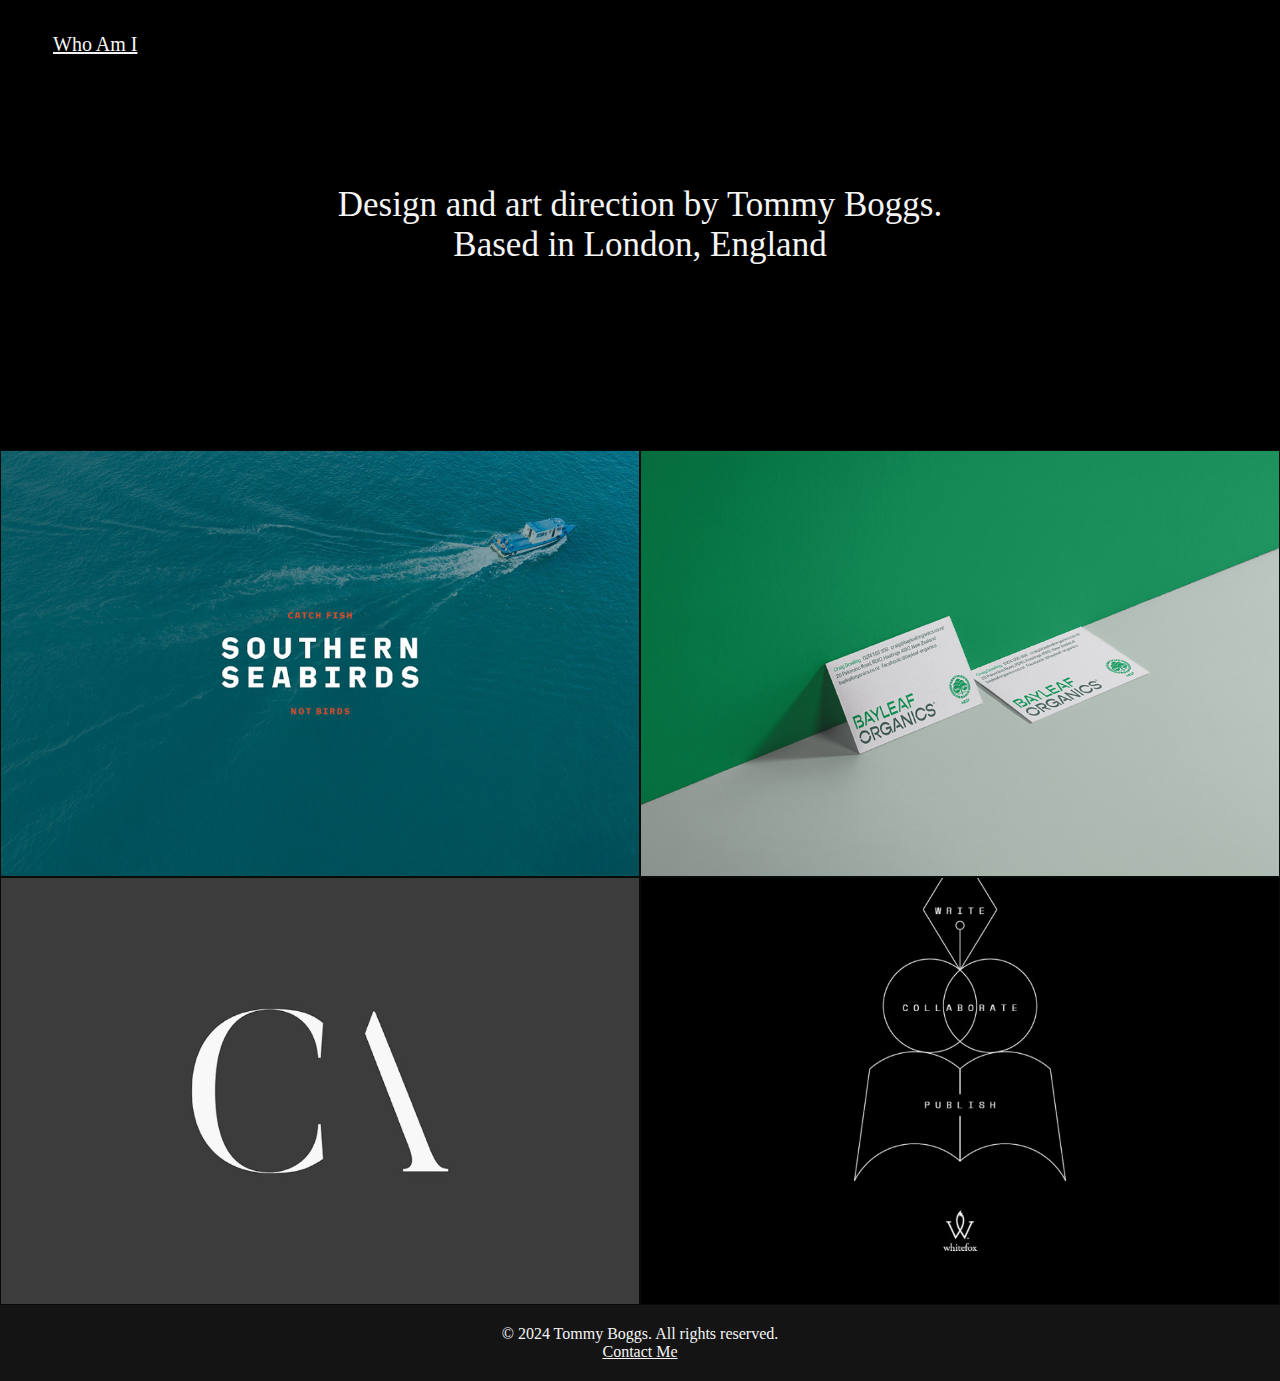
==== AnaSayfa.html @ 1fb8f8af "Portfolio" ====
<html>
    <head>
        <title>My Portfolio</title>
        <link rel="icon" type="image/x-icon" href="favicon.ico">
        <link rel="stylesheet" href="styles.css">
    </head>
  
    <body class="anabody">
        <header>
            <div class="giris">
                <table height="50%" width="100%" class="anatable" >         
                  <tr>                    
                    <td class="anatd">
                        <div class="aciklama">
                          <p> Design and art direction by Tommy Boggs.</p>
                          <p> Based in London, England</p>
                       </div>
                    </td>
                  </tr>
                  <div class="sekmeler">
                    <a href="Hakkimizda.html">Who Am I</a>                
                 </div>
    
                    
                </table> 
            </div>
        </header>    
        <div class="resimler1">
            <table width="100%" class="anaresimler">
                <tr>
                    <td>
                        <img src="sea1.png" class="resim" class="resim1">
                    </td>
                    <td>
                        <img src="card1.png" class="resim" class="resim2">
                    </td>
                </tr>
                <tr>
                    <td>
                        <img src="ca1.png" class="resim" class="resim1">
                    </td>
                    <td>
                        <img src="tab2.png" class="resim" class="resim2">
                    </td>
                </tr>
            </table>
            <table width="100%" class="digerresimler">
                <tr>
                    <td>
                        <img src="sea2.png" class="resim" class="resim1">
                    </td>
                    <td>
                        <img src="card2.png" class="resim" class="resim2">
                    </td>
                </tr>
                <tr>
                    <td>
                        <img src="ca2.png" class="resim" class="resim1">
                    </td>
                    <td>
                        <img src="tab1.png" class="resim" class="resim2">
                    </td>
                </tr>
            </table>
        </div>
        <footer>
            <div class="footer">
                <p>&copy; 2024 Tommy Boggs. All rights reserved.</p>
                <a href="iletisim.html">Contact Me</a>
            </div>
        </footer>
        
     </body>

</html>
---- styles.css ----
*{
    margin: 0;
    box-sizing: border-box;
    color: whitesmoke;
}

body {
    margin: 0; 
}

.anatable {
    width: 100%; 
    border-collapse: collapse; 
}

.anatd {
    text-align: center; 
    vertical-align: middle; 
    height: 100px; 
}

.giris {
    background-color: black;
    font-family:'Times New Roman', Times, serif;
    
}

.aciklama {

    font-size: 35px;
    margin: 0;
}

.sekmeler{
    text-align: left;
    vertical-align: top;
    margin-left: 20px;
    padding: 23px;
    font-size: 20px;
    transition: opacity 0.5s ease;
}

.sekmeler :hover{
    opacity: 0.5;
}

.aciklama2 {
    
    font-size: 20px;
    width: 50%; 
    margin: 0 auto; 
    padding: 20px;
    
}

.giris2 {
    background-color: black;
    font-family:'Times New Roman', Times, serif;
    
}

.haktable {
    width: 100%; 
    border-collapse: collapse; 
}

.haktd {
    text-align: center; 
    vertical-align: middle; 
    height: 100px; 
}

.sekmeler {
    position: absolute;
    top: 10px; 
    left: 10px;
}

footer {
    background-color: #141414; 
    color: white; 
    text-align: center;
    padding: 20px 0;
    position: relative;
    width: 100%;
    bottom: 0;
}

.resim {
    max-width: 100%; 
    height: auto; 
    display: block; 
    margin: 0 auto; 
    box-sizing: border-box;
    border: none;
    width: 100%;
    height: 100%;
    transition: opacity 0.5s ease;
}

.anaresimler{
    width: 100%;
    border-collapse: collapse;
}

.anabody{
    background-color: #060c09;
}

.resimler {
    position: relative; 
    width: 960px; 
    height: 640px; 
}

.digerresimler {
    position: absolute;
    top: 50%;
    left: 0;
    width: 100%;
    height: 100%;
    object-fit: cover;
    opacity: 0;
}

td:hover .resim2 {
    opacity: 1;
}

td:hover .resim1 {
    opacity: 0; 
}
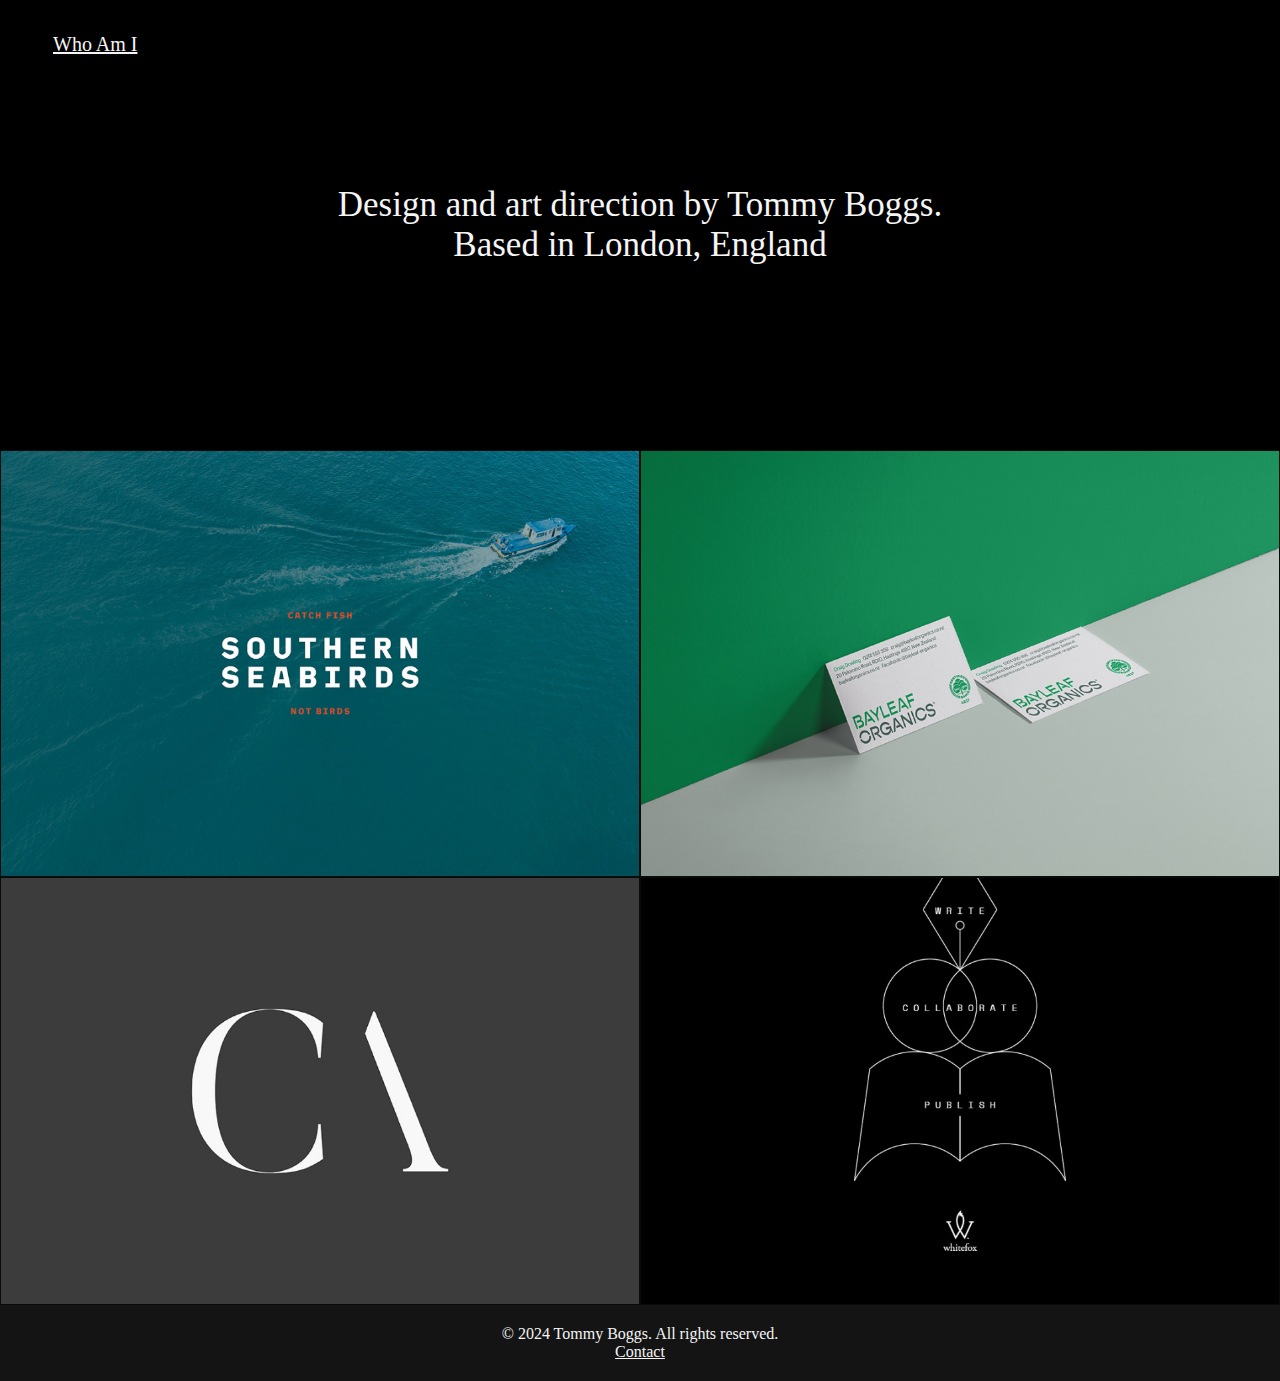
==== commit 04b7a5e3: "Update AnaSayfa.html" ====
--- a/AnaSayfa.html
+++ b/AnaSayfa.html
@@ -66,7 +66,7 @@
         <footer>
             <div class="footer">
                 <p>&copy; 2024 Tommy Boggs. All rights reserved.</p>
-                <a href="iletisim.html">Contact Me</a>
+                <a href="iletisim.html">Contact</a>
             </div>
         </footer>
         
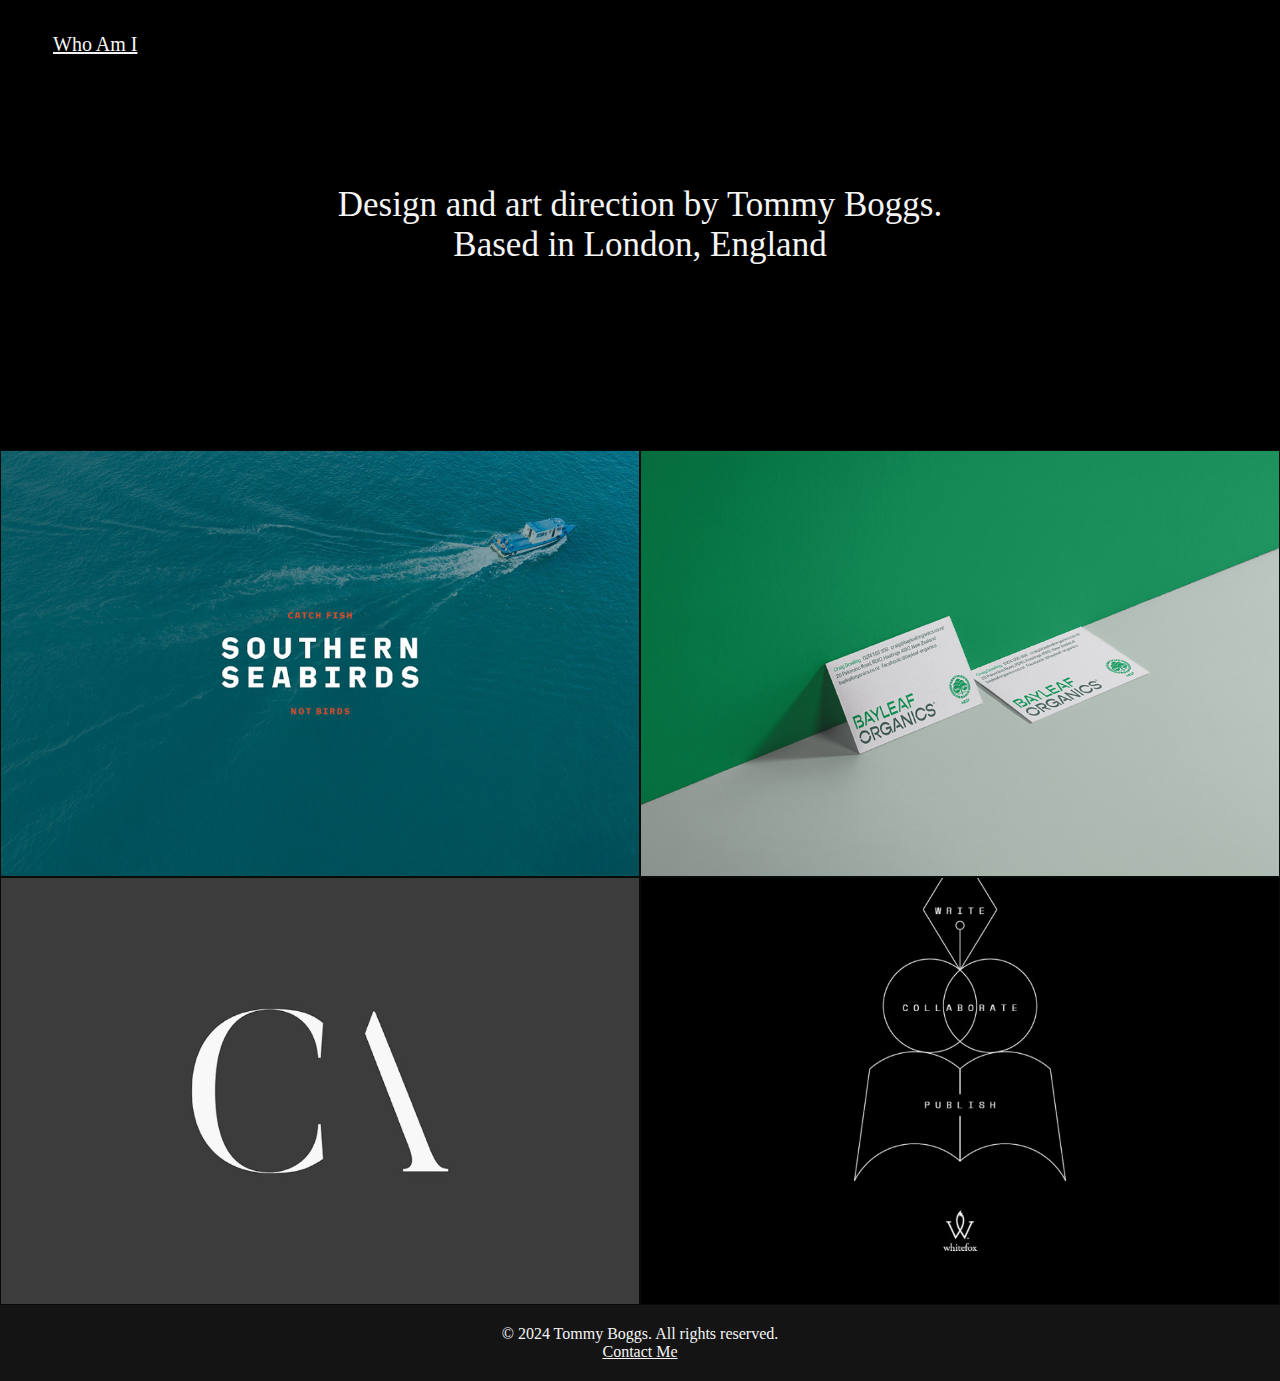
==== commit 51a9df04: "Update AnaSayfa.html" ====
--- a/AnaSayfa.html
+++ b/AnaSayfa.html
@@ -66,7 +66,7 @@
         <footer>
             <div class="footer">
                 <p>&copy; 2024 Tommy Boggs. All rights reserved.</p>
-                <a href="iletisim.html">Contact</a>
+                <a href="iletisim.html">Contact Me</a>
             </div>
         </footer>
         
